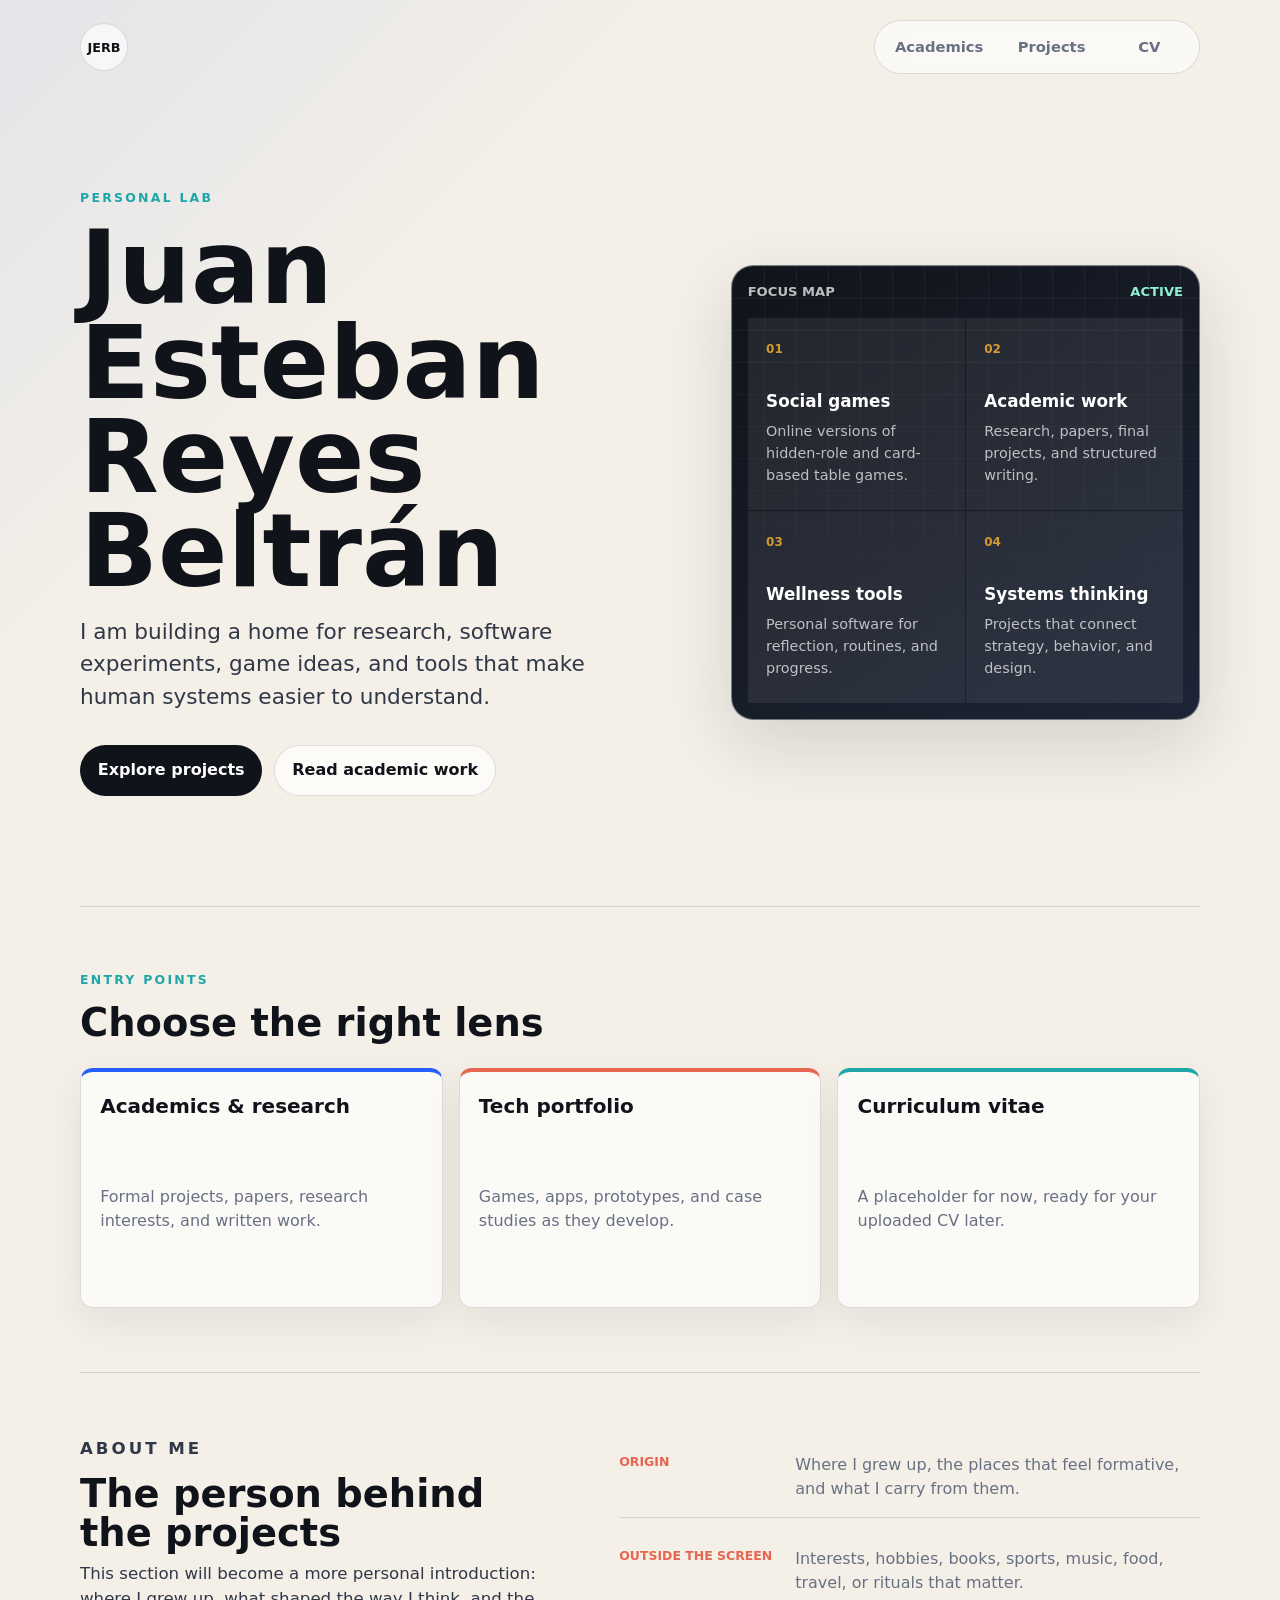
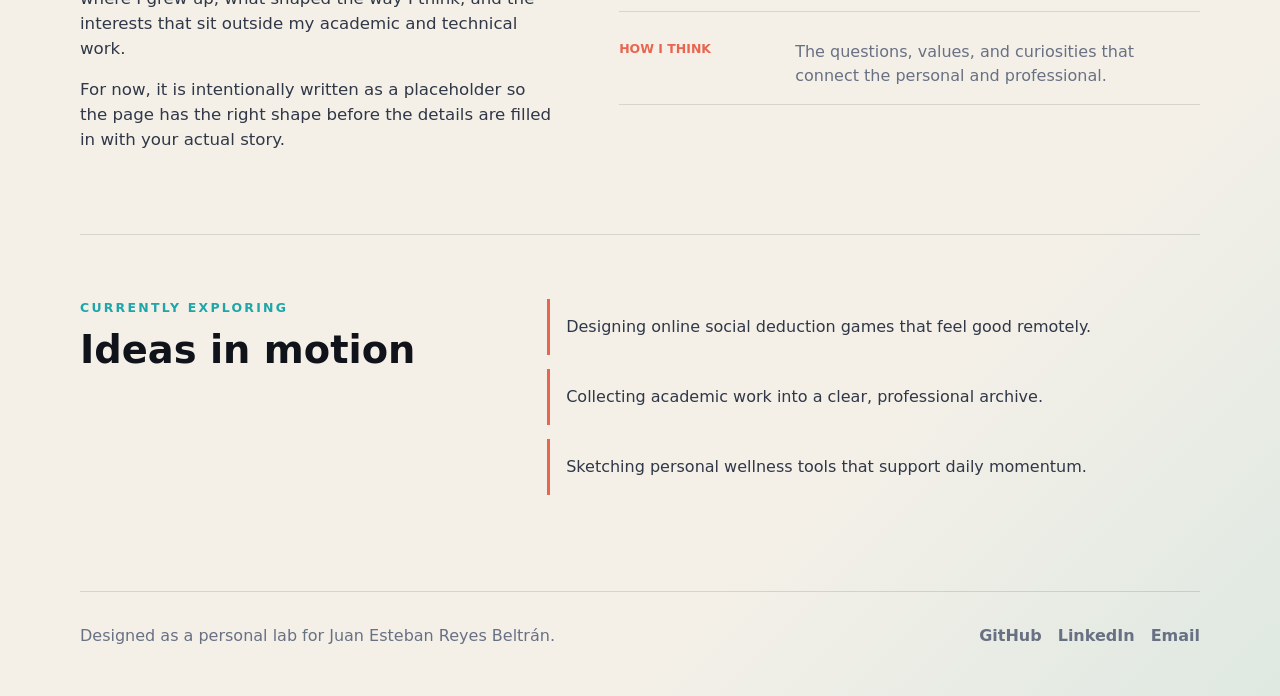
==== index.html @ 768eadd4 "Create personal website draft" ====
<!doctype html>
<html lang="en">
  <head>
    <meta charset="UTF-8" />
    <meta name="viewport" content="width=device-width, initial-scale=1.0" />
    <title>Juan Esteban Reyes Beltrán</title>
    <meta
      name="description"
      content="Personal website for Juan Esteban Reyes Beltrán: research, games, software projects, and CV."
    />
    <link rel="stylesheet" href="styles.css" />
    <script src="script.js" defer></script>
  </head>
  <body data-page="home">
    <header class="site-header">
      <a class="brand" href="index.html" aria-label="Home">JERB</a>
      <nav class="site-nav" aria-label="Primary navigation">
        <a href="academics.html">Academics</a>
        <a href="projects.html">Projects</a>
        <a href="cv.html">CV</a>
      </nav>
    </header>

    <main>
      <section class="hero-lab">
        <div class="hero-copy">
          <p class="eyebrow">Personal lab</p>
          <h1>Juan Esteban Reyes Beltrán</h1>
          <p class="hero-lede">
            I am building a home for research, software experiments, game ideas,
            and tools that make human systems easier to understand.
          </p>
          <div class="hero-actions" aria-label="Featured sections">
            <a class="button primary" href="projects.html">Explore projects</a>
            <a class="button secondary" href="academics.html">Read academic work</a>
          </div>
        </div>

        <div class="lab-panel" aria-label="Current focus areas">
          <div class="panel-topline">
            <span>Focus map</span>
            <span class="status-dot">active</span>
          </div>
          <div class="signal-grid">
            <article>
              <span>01</span>
              <strong>Social games</strong>
              <p>Online versions of hidden-role and card-based table games.</p>
            </article>
            <article>
              <span>02</span>
              <strong>Academic work</strong>
              <p>Research, papers, final projects, and structured writing.</p>
            </article>
            <article>
              <span>03</span>
              <strong>Wellness tools</strong>
              <p>Personal software for reflection, routines, and progress.</p>
            </article>
            <article>
              <span>04</span>
              <strong>Systems thinking</strong>
              <p>Projects that connect strategy, behavior, and design.</p>
            </article>
          </div>
        </div>
      </section>

      <section class="pathways" aria-labelledby="pathways-title">
        <div class="section-heading">
          <p class="eyebrow">Entry points</p>
          <h2 id="pathways-title">Choose the right lens</h2>
        </div>
        <div class="pathway-grid">
          <a class="pathway-card academic" href="academics.html">
            <span>Academics & research</span>
            <p>Formal projects, papers, research interests, and written work.</p>
          </a>
          <a class="pathway-card portfolio" href="projects.html">
            <span>Tech portfolio</span>
            <p>Games, apps, prototypes, and case studies as they develop.</p>
          </a>
          <a class="pathway-card cv" href="cv.html">
            <span>Curriculum vitae</span>
            <p>A placeholder for now, ready for your uploaded CV later.</p>
          </a>
        </div>
      </section>

      <section class="about-section" aria-labelledby="about-title">
        <div class="about-copy">
          <p class="eyebrow">About me</p>
          <h2 id="about-title">The person behind the projects</h2>
          <p>
            This section will become a more personal introduction: where I grew
            up, what shaped the way I think, and the interests that sit outside
            my academic and technical work.
          </p>
          <p>
            For now, it is intentionally written as a placeholder so the page has
            the right shape before the details are filled in with your actual
            story.
          </p>
        </div>
        <div class="about-notes" aria-label="Personal notes placeholders">
          <article>
            <span>Origin</span>
            <p>Where I grew up, the places that feel formative, and what I carry from them.</p>
          </article>
          <article>
            <span>Outside the screen</span>
            <p>Interests, hobbies, books, sports, music, food, travel, or rituals that matter.</p>
          </article>
          <article>
            <span>How I think</span>
            <p>The questions, values, and curiosities that connect the personal and professional.</p>
          </article>
        </div>
      </section>

      <section class="now-section" aria-labelledby="now-title">
        <div>
          <p class="eyebrow">Currently exploring</p>
          <h2 id="now-title">Ideas in motion</h2>
        </div>
        <ul class="idea-list">
          <li>Designing online social deduction games that feel good remotely.</li>
          <li>Collecting academic work into a clear, professional archive.</li>
          <li>Sketching personal wellness tools that support daily momentum.</li>
        </ul>
      </section>
    </main>

    <footer class="site-footer">
      <p>Designed as a personal lab for Juan Esteban Reyes Beltrán.</p>
      <div>
        <a href="https://github.com/" aria-label="GitHub profile placeholder">GitHub</a>
        <a href="https://www.linkedin.com/" aria-label="LinkedIn profile placeholder">LinkedIn</a>
        <a href="mailto:your.email@example.com">Email</a>
      </div>
    </footer>
  </body>
</html>
---- styles.css ----
:root {
  --ink: #10131a;
  --muted: #687083;
  --paper: #f4f0e8;
  --surface: #ffffff;
  --line: rgba(16, 19, 26, 0.13);
  --blue: #275efe;
  --cyan: #1fa6a8;
  --coral: #e76650;
  --gold: #d59a2f;
  --shadow: 0 24px 70px rgba(16, 19, 26, 0.14);
}

* {
  box-sizing: border-box;
}

body {
  margin: 0;
  min-height: 100vh;
  color: var(--ink);
  background:
    linear-gradient(135deg, rgba(39, 94, 254, 0.08), transparent 32rem),
    linear-gradient(315deg, rgba(31, 166, 168, 0.1), transparent 30rem),
    var(--paper);
  font-family:
    Inter, ui-sans-serif, system-ui, -apple-system, BlinkMacSystemFont, "Segoe UI",
    sans-serif;
  line-height: 1.5;
}

a {
  color: inherit;
}

.site-header {
  display: flex;
  align-items: center;
  justify-content: space-between;
  gap: 1rem;
  width: min(1120px, calc(100% - 2rem));
  margin: 0 auto;
  padding: 1.25rem 0;
}

.brand {
  display: grid;
  width: 3rem;
  height: 3rem;
  place-items: center;
  border: 1px solid var(--line);
  border-radius: 50%;
  background: rgba(255, 255, 255, 0.66);
  font-size: 0.8rem;
  font-weight: 800;
  letter-spacing: 0;
  text-decoration: none;
}

.site-nav {
  display: flex;
  flex-wrap: wrap;
  justify-content: flex-end;
  gap: 0.35rem;
  padding: 0.35rem;
  border: 1px solid var(--line);
  border-radius: 999px;
  background: rgba(255, 255, 255, 0.58);
  backdrop-filter: blur(18px);
}

.site-nav a {
  min-width: 5.5rem;
  padding: 0.6rem 0.9rem;
  border-radius: 999px;
  color: var(--muted);
  font-size: 0.92rem;
  font-weight: 700;
  text-align: center;
  text-decoration: none;
}

.site-nav a[aria-current="page"],
.site-nav a:hover {
  color: var(--ink);
  background: var(--surface);
  box-shadow: 0 8px 22px rgba(16, 19, 26, 0.08);
}

main {
  width: min(1120px, calc(100% - 2rem));
  margin: 0 auto;
}

.hero-lab {
  display: grid;
  grid-template-columns: minmax(0, 1fr) minmax(22rem, 0.8fr);
  gap: clamp(2rem, 5vw, 5rem);
  align-items: center;
  min-height: calc(100vh - 5.5rem);
  padding: 3rem 0 4rem;
}

.eyebrow {
  margin: 0 0 0.85rem;
  color: var(--cyan);
  font-size: 0.78rem;
  font-weight: 850;
  letter-spacing: 0.18em;
  text-transform: uppercase;
}

h1,
h2,
p {
  margin-top: 0;
}

h1 {
  max-width: 14ch;
  margin-bottom: 1.1rem;
  font-size: clamp(3rem, 8vw, 6.8rem);
  line-height: 0.92;
  letter-spacing: 0;
}

h2 {
  margin-bottom: 0.6rem;
  font-size: clamp(1.6rem, 3vw, 2.4rem);
  line-height: 1;
}

.hero-lede {
  max-width: 42rem;
  color: #303747;
  font-size: clamp(1.05rem, 2vw, 1.35rem);
}

.hero-actions {
  display: flex;
  flex-wrap: wrap;
  gap: 0.75rem;
  margin-top: 2rem;
}

.button {
  display: inline-flex;
  align-items: center;
  justify-content: center;
  min-height: 2.9rem;
  padding: 0.78rem 1.05rem;
  border: 1px solid var(--line);
  border-radius: 999px;
  font-weight: 800;
  text-decoration: none;
}

.button.primary {
  color: white;
  background: var(--ink);
}

.button.secondary {
  background: rgba(255, 255, 255, 0.7);
}

.button.disabled {
  cursor: not-allowed;
  opacity: 0.64;
}

.lab-panel {
  position: relative;
  overflow: hidden;
  border: 1px solid rgba(255, 255, 255, 0.42);
  border-radius: 1.4rem;
  background:
    linear-gradient(145deg, rgba(16, 19, 26, 0.97), rgba(30, 37, 55, 0.94)),
    var(--ink);
  box-shadow: var(--shadow);
  color: white;
}

.lab-panel::before {
  content: "";
  position: absolute;
  inset: 0;
  background-image:
    linear-gradient(rgba(255, 255, 255, 0.055) 1px, transparent 1px),
    linear-gradient(90deg, rgba(255, 255, 255, 0.055) 1px, transparent 1px);
  background-size: 2rem 2rem;
  mask-image: linear-gradient(to bottom, black, transparent 88%);
}

.panel-topline,
.signal-grid {
  position: relative;
}

.panel-topline {
  display: flex;
  justify-content: space-between;
  padding: 1rem 1rem 0;
  color: rgba(255, 255, 255, 0.72);
  font-size: 0.82rem;
  font-weight: 800;
  text-transform: uppercase;
}

.status-dot {
  color: #8ef0d1;
}

.signal-grid {
  display: grid;
  grid-template-columns: repeat(2, minmax(0, 1fr));
  gap: 1px;
  padding: 1rem;
}

.signal-grid article {
  min-height: 12rem;
  padding: 1.15rem;
  background: rgba(255, 255, 255, 0.075);
}

.signal-grid span,
.project-card span,
.row-meta {
  color: var(--gold);
  font-size: 0.75rem;
  font-weight: 850;
  text-transform: uppercase;
}

.signal-grid strong {
  display: block;
  margin: 1.8rem 0 0.45rem;
  font-size: 1.05rem;
}

.signal-grid p {
  margin-bottom: 0;
  color: rgba(255, 255, 255, 0.7);
  font-size: 0.9rem;
}

.pathways,
.about-section,
.now-section {
  padding: 4rem 0;
  border-top: 1px solid var(--line);
}

.section-heading {
  margin-bottom: 1.6rem;
}

.pathway-grid,
.project-grid {
  display: grid;
  grid-template-columns: repeat(3, minmax(0, 1fr));
  gap: 1rem;
}

.pathway-card,
.project-card,
.content-row {
  position: relative;
  overflow: hidden;
  border: 1px solid var(--line);
  background: rgba(255, 255, 255, 0.66);
  box-shadow: 0 14px 40px rgba(16, 19, 26, 0.07);
}

.pathway-card::before,
.project-card::before {
  content: "";
  position: absolute;
  inset: 0;
  background: radial-gradient(
    circle at var(--spotlight-x, 50%) var(--spotlight-y, 0%),
    rgba(39, 94, 254, 0.13),
    transparent 16rem
  );
  opacity: 0;
  transition: opacity 180ms ease;
}

.pathway-card:hover::before,
.project-card:hover::before {
  opacity: 1;
}

.pathway-card > *,
.project-card > * {
  position: relative;
}

.pathway-card {
  min-height: 15rem;
  padding: 1.2rem;
  border-radius: 0.8rem;
  text-decoration: none;
  transition:
    transform 180ms ease,
    box-shadow 180ms ease;
}

.pathway-card:hover {
  transform: translateY(-4px);
  box-shadow: 0 22px 54px rgba(16, 19, 26, 0.12);
}

.pathway-card span {
  display: block;
  margin-bottom: 4rem;
  font-size: 1.25rem;
  font-weight: 850;
}

.pathway-card p {
  margin-bottom: 0;
  color: var(--muted);
}

.academic {
  border-top: 4px solid var(--blue);
}

.portfolio {
  border-top: 4px solid var(--coral);
}

.cv {
  border-top: 4px solid var(--cyan);
}

.about-section {
  display: grid;
  grid-template-columns: minmax(0, 0.9fr) minmax(22rem, 1.1fr);
  gap: clamp(2rem, 5vw, 4rem);
  align-items: start;
}

.about-copy p {
  max-width: 42rem;
  color: #303747;
  font-size: 1.04rem;
}

.about-notes {
  display: grid;
  gap: 0.8rem;
}

.about-notes article {
  display: grid;
  grid-template-columns: 10rem 1fr;
  gap: 1rem;
  padding: 1rem 0;
  border-bottom: 1px solid var(--line);
}

.about-notes span {
  color: var(--coral);
  font-size: 0.78rem;
  font-weight: 850;
  text-transform: uppercase;
}

.about-notes p {
  margin-bottom: 0;
  color: var(--muted);
}

.now-section {
  display: grid;
  grid-template-columns: 0.8fr 1.2fr;
  gap: 2rem;
}

.idea-list {
  display: grid;
  gap: 0.9rem;
  margin: 0;
  padding: 0;
  list-style: none;
}

.idea-list li {
  padding: 1rem 0 1rem 1rem;
  border-left: 3px solid var(--coral);
  color: #303747;
}

.site-footer {
  display: flex;
  justify-content: space-between;
  gap: 1rem;
  width: min(1120px, calc(100% - 2rem));
  margin: 2rem auto 0;
  padding: 2rem 0;
  border-top: 1px solid var(--line);
  color: var(--muted);
}

.site-footer div {
  display: flex;
  gap: 1rem;
}

.site-footer a {
  font-weight: 800;
  text-decoration: none;
}

.subpage {
  padding: 4rem 0 6rem;
}

.subpage-hero {
  max-width: 760px;
  padding: 3rem 0;
}

.subpage-hero h1 {
  max-width: 12ch;
  font-size: clamp(2.9rem, 7vw, 5.5rem);
}

.subpage-hero p {
  color: #303747;
  font-size: 1.16rem;
}

.academic-page {
  --paper: #f7f6f2;
}

.content-list {
  display: grid;
  border-top: 1px solid var(--line);
}

.content-row {
  display: grid;
  grid-template-columns: 10rem 1fr;
  gap: 2rem;
  padding: 1.4rem 0;
  border-width: 0 0 1px;
  background: transparent;
  box-shadow: none;
}

.content-row h2 {
  font-size: 1.4rem;
}

.content-row p {
  max-width: 54rem;
  color: var(--muted);
}

.project-card {
  min-height: 17rem;
  padding: 1.25rem;
  border-radius: 0.8rem;
}

.project-card h2 {
  margin-top: 3rem;
  font-size: 1.55rem;
}

.project-card p {
  color: var(--muted);
}

@media (max-width: 820px) {
  .site-header,
  .site-footer,
  .now-section {
    align-items: flex-start;
    flex-direction: column;
  }

  .hero-lab,
  .about-section,
  .now-section {
    grid-template-columns: 1fr;
  }

  .hero-lab {
    min-height: auto;
  }

  .pathway-grid,
  .project-grid {
    grid-template-columns: 1fr;
  }

  .signal-grid {
    grid-template-columns: 1fr;
  }

  .content-row {
    grid-template-columns: 1fr;
    gap: 0.35rem;
  }

  .about-notes article {
    grid-template-columns: 1fr;
    gap: 0.35rem;
  }
}

@media (max-width: 560px) {
  .site-nav {
    width: 100%;
    border-radius: 1rem;
  }

  .site-nav a {
    flex: 1;
    min-width: 0;
  }

  h1 {
    font-size: clamp(2.6rem, 17vw, 4rem);
  }
}
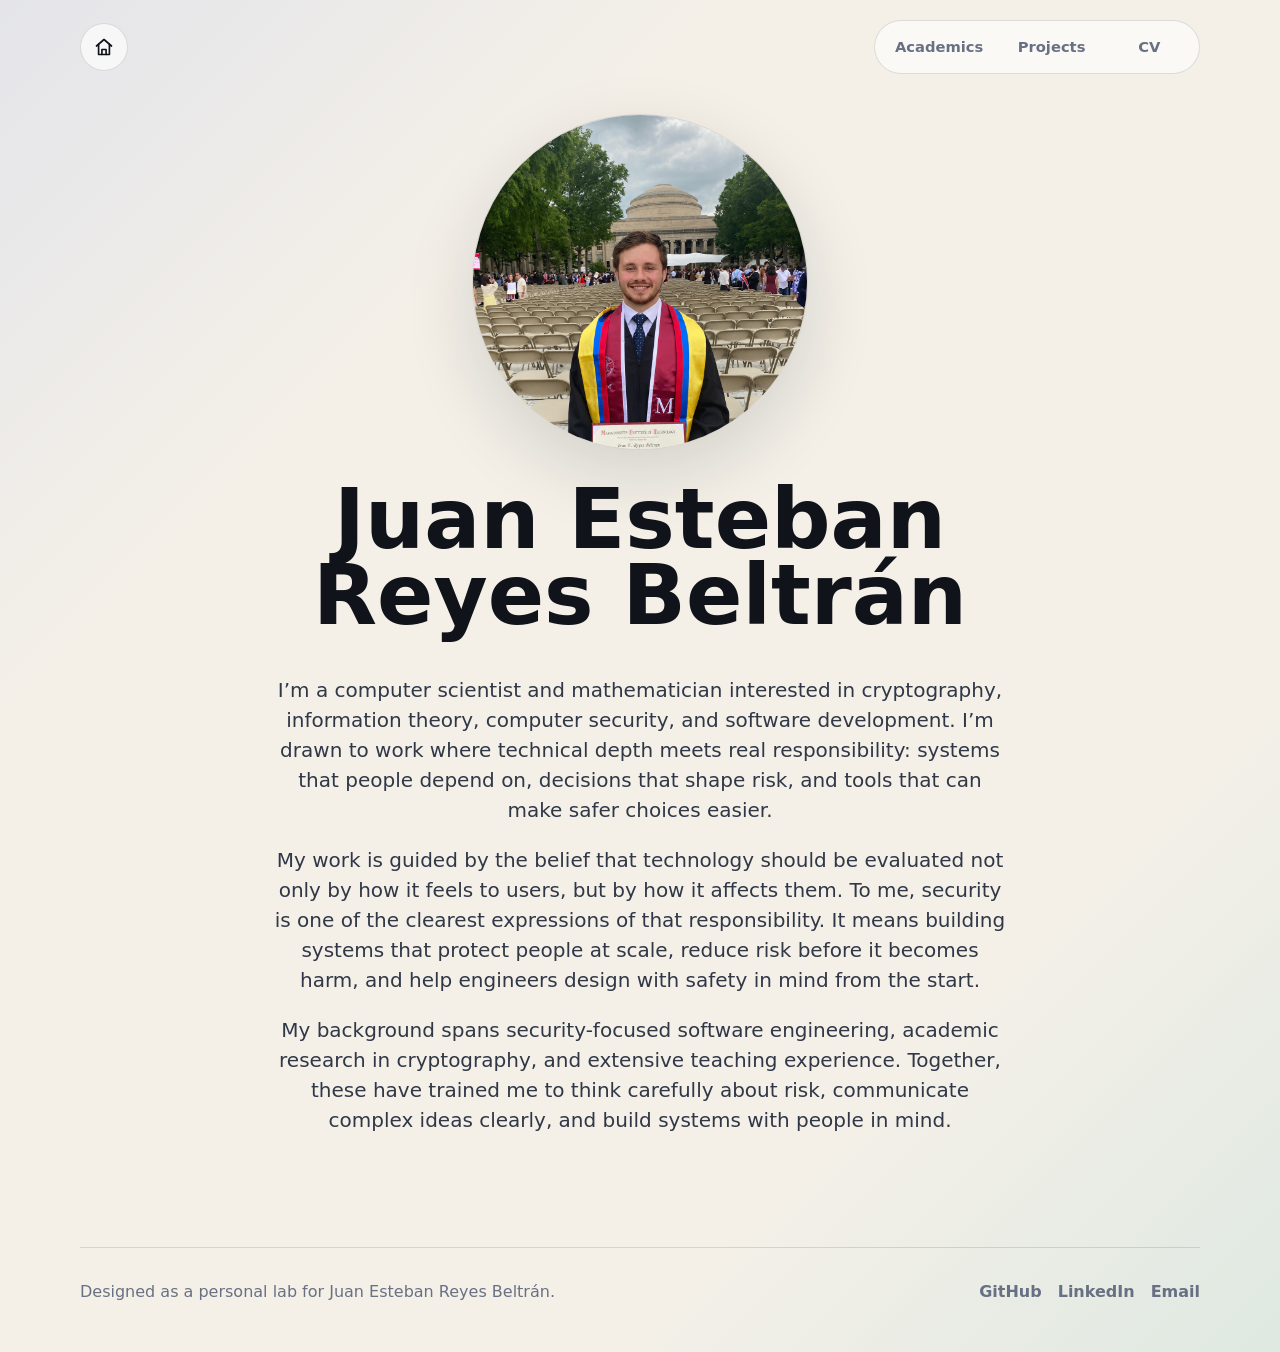
==== commit 29905914: "Updated main page" ====
--- a/index.html
+++ b/index.html
@@ -1,4 +1,4 @@
-<!doctype html>
+﻿<!doctype html>
 <html lang="en">
   <head>
     <meta charset="UTF-8" />
@@ -13,7 +13,13 @@
   </head>
   <body data-page="home">
     <header class="site-header">
-      <a class="brand" href="index.html" aria-label="Home">JERB</a>
+      <a class="brand" href="index.html" aria-label="Home">
+        <svg viewBox="0 0 24 24" aria-hidden="true">
+          <path d="M3 10.8 12 3l9 7.8" />
+          <path d="M5.5 9.2V21h13V9.2" />
+          <path d="M9.5 21v-6h5v6" />
+        </svg>
+      </a>
       <nav class="site-nav" aria-label="Primary navigation">
         <a href="academics.html">Academics</a>
         <a href="projects.html">Projects</a>
@@ -22,122 +28,50 @@
     </header>
 
     <main>
-      <section class="hero-lab">
-        <div class="hero-copy">
-          <p class="eyebrow">Personal lab</p>
-          <h1>Juan Esteban Reyes Beltrán</h1>
-          <p class="hero-lede">
-            I am building a home for research, software experiments, game ideas,
-            and tools that make human systems easier to understand.
-          </p>
-          <div class="hero-actions" aria-label="Featured sections">
-            <a class="button primary" href="projects.html">Explore projects</a>
-            <a class="button secondary" href="academics.html">Read academic work</a>
+      <section class="about-hero" aria-labelledby="about-title">
+        <img
+          class="about-portrait"
+          src="assets/personal-webpage-image.png"
+          alt="Portrait of Juan Esteban Reyes Beltrán"
+        />
+        <div class="about-intro">
+          <h1 id="about-title">Juan Esteban Reyes Beltrán</h1>
+          <div class="about-text">
+            <p>
+              I’m a computer scientist and mathematician interested in
+              cryptography, information theory, computer security, and software
+              development. I’m drawn to work where technical depth meets real
+              responsibility: systems that people depend on, decisions that
+              shape risk, and tools that can make safer choices easier.
+            </p>
+            <p>
+              My work is guided by the belief that technology should be
+              evaluated not only by how it feels to users, but by how it affects
+              them. To me, security is one of the clearest expressions of that
+              responsibility. It means building systems that protect people at
+              scale, reduce risk before it becomes harm, and help engineers
+              design with safety in mind from the start.
+            </p>
+            <p>
+              My background spans security-focused software engineering,
+              academic research in cryptography, and extensive teaching
+              experience. Together, these have trained me to think carefully
+              about risk, communicate complex ideas clearly, and build systems
+              with people in mind.
+            </p>
           </div>
         </div>
-
-        <div class="lab-panel" aria-label="Current focus areas">
-          <div class="panel-topline">
-            <span>Focus map</span>
-            <span class="status-dot">active</span>
-          </div>
-          <div class="signal-grid">
-            <article>
-              <span>01</span>
-              <strong>Social games</strong>
-              <p>Online versions of hidden-role and card-based table games.</p>
-            </article>
-            <article>
-              <span>02</span>
-              <strong>Academic work</strong>
-              <p>Research, papers, final projects, and structured writing.</p>
-            </article>
-            <article>
-              <span>03</span>
-              <strong>Wellness tools</strong>
-              <p>Personal software for reflection, routines, and progress.</p>
-            </article>
-            <article>
-              <span>04</span>
-              <strong>Systems thinking</strong>
-              <p>Projects that connect strategy, behavior, and design.</p>
-            </article>
-          </div>
-        </div>
-      </section>
-
-      <section class="pathways" aria-labelledby="pathways-title">
-        <div class="section-heading">
-          <p class="eyebrow">Entry points</p>
-          <h2 id="pathways-title">Choose the right lens</h2>
-        </div>
-        <div class="pathway-grid">
-          <a class="pathway-card academic" href="academics.html">
-            <span>Academics & research</span>
-            <p>Formal projects, papers, research interests, and written work.</p>
-          </a>
-          <a class="pathway-card portfolio" href="projects.html">
-            <span>Tech portfolio</span>
-            <p>Games, apps, prototypes, and case studies as they develop.</p>
-          </a>
-          <a class="pathway-card cv" href="cv.html">
-            <span>Curriculum vitae</span>
-            <p>A placeholder for now, ready for your uploaded CV later.</p>
-          </a>
-        </div>
-      </section>
-
-      <section class="about-section" aria-labelledby="about-title">
-        <div class="about-copy">
-          <p class="eyebrow">About me</p>
-          <h2 id="about-title">The person behind the projects</h2>
-          <p>
-            This section will become a more personal introduction: where I grew
-            up, what shaped the way I think, and the interests that sit outside
-            my academic and technical work.
-          </p>
-          <p>
-            For now, it is intentionally written as a placeholder so the page has
-            the right shape before the details are filled in with your actual
-            story.
-          </p>
-        </div>
-        <div class="about-notes" aria-label="Personal notes placeholders">
-          <article>
-            <span>Origin</span>
-            <p>Where I grew up, the places that feel formative, and what I carry from them.</p>
-          </article>
-          <article>
-            <span>Outside the screen</span>
-            <p>Interests, hobbies, books, sports, music, food, travel, or rituals that matter.</p>
-          </article>
-          <article>
-            <span>How I think</span>
-            <p>The questions, values, and curiosities that connect the personal and professional.</p>
-          </article>
-        </div>
-      </section>
-
-      <section class="now-section" aria-labelledby="now-title">
-        <div>
-          <p class="eyebrow">Currently exploring</p>
-          <h2 id="now-title">Ideas in motion</h2>
-        </div>
-        <ul class="idea-list">
-          <li>Designing online social deduction games that feel good remotely.</li>
-          <li>Collecting academic work into a clear, professional archive.</li>
-          <li>Sketching personal wellness tools that support daily momentum.</li>
-        </ul>
       </section>
     </main>
 
     <footer class="site-footer">
       <p>Designed as a personal lab for Juan Esteban Reyes Beltrán.</p>
       <div>
-        <a href="https://github.com/" aria-label="GitHub profile placeholder">GitHub</a>
-        <a href="https://www.linkedin.com/" aria-label="LinkedIn profile placeholder">LinkedIn</a>
-        <a href="mailto:your.email@example.com">Email</a>
+        <a href="https://github.com/juanereyes">GitHub</a>
+        <a href="https://www.linkedin.com/in/juan-esteban-reyes-beltran-8081b71b8">LinkedIn</a>
+        <a href="mailto:jereyes@mit.edu">Email</a>
       </div>
     </footer>
   </body>
 </html>
+
--- a/styles.css
+++ b/styles.css
@@ -57,6 +57,16 @@
   text-decoration: none;
 }
 
+.brand svg {
+  width: 1.25rem;
+  height: 1.25rem;
+  fill: none;
+  stroke: currentColor;
+  stroke-linecap: round;
+  stroke-linejoin: round;
+  stroke-width: 2;
+}
+
 .site-nav {
   display: flex;
   flex-wrap: wrap;
@@ -92,15 +102,6 @@
   margin: 0 auto;
 }
 
-.hero-lab {
-  display: grid;
-  grid-template-columns: minmax(0, 1fr) minmax(22rem, 0.8fr);
-  gap: clamp(2rem, 5vw, 5rem);
-  align-items: center;
-  min-height: calc(100vh - 5.5rem);
-  padding: 3rem 0 4rem;
-}
-
 .eyebrow {
   margin: 0 0 0.85rem;
   color: var(--cyan);
@@ -122,6 +123,44 @@
   font-size: clamp(3rem, 8vw, 6.8rem);
   line-height: 0.92;
   letter-spacing: 0;
+}
+
+.about-hero {
+  display: grid;
+  justify-items: center;
+  min-height: calc(100vh - 5.5rem);
+  padding: clamp(0.25rem, 1.5vw, 1.25rem) 0 5rem;
+  text-align: center;
+}
+
+.about-portrait {
+  width: min(100%, 21rem);
+  aspect-ratio: 1;
+  object-fit: cover;
+  object-position: center 18%;
+  border: 1px solid var(--line);
+  border-radius: 50%;
+  box-shadow: var(--shadow);
+}
+
+.about-intro {
+  width: min(100%, 46rem);
+  margin-top: 2rem;
+}
+
+.about-intro h1 {
+  max-width: none;
+  margin-bottom: 2.5rem;
+  font-size: clamp(2.5rem, 7vw, 5.2rem);
+}
+
+.about-text {
+  color: #303747;
+  font-size: clamp(1.05rem, 2vw, 1.25rem);
+}
+
+.about-text p:last-child {
+  margin-bottom: 0;
 }
 
 h2 {
@@ -169,80 +208,12 @@
   opacity: 0.64;
 }
 
-.lab-panel {
-  position: relative;
-  overflow: hidden;
-  border: 1px solid rgba(255, 255, 255, 0.42);
-  border-radius: 1.4rem;
-  background:
-    linear-gradient(145deg, rgba(16, 19, 26, 0.97), rgba(30, 37, 55, 0.94)),
-    var(--ink);
-  box-shadow: var(--shadow);
-  color: white;
-}
-
-.lab-panel::before {
-  content: "";
-  position: absolute;
-  inset: 0;
-  background-image:
-    linear-gradient(rgba(255, 255, 255, 0.055) 1px, transparent 1px),
-    linear-gradient(90deg, rgba(255, 255, 255, 0.055) 1px, transparent 1px);
-  background-size: 2rem 2rem;
-  mask-image: linear-gradient(to bottom, black, transparent 88%);
-}
-
-.panel-topline,
-.signal-grid {
-  position: relative;
-}
-
-.panel-topline {
-  display: flex;
-  justify-content: space-between;
-  padding: 1rem 1rem 0;
-  color: rgba(255, 255, 255, 0.72);
-  font-size: 0.82rem;
-  font-weight: 800;
-  text-transform: uppercase;
-}
-
-.status-dot {
-  color: #8ef0d1;
-}
-
-.signal-grid {
-  display: grid;
-  grid-template-columns: repeat(2, minmax(0, 1fr));
-  gap: 1px;
-  padding: 1rem;
-}
-
-.signal-grid article {
-  min-height: 12rem;
-  padding: 1.15rem;
-  background: rgba(255, 255, 255, 0.075);
-}
-
-.signal-grid span,
 .project-card span,
 .row-meta {
   color: var(--gold);
   font-size: 0.75rem;
   font-weight: 850;
   text-transform: uppercase;
-}
-
-.signal-grid strong {
-  display: block;
-  margin: 1.8rem 0 0.45rem;
-  font-size: 1.05rem;
-}
-
-.signal-grid p {
-  margin-bottom: 0;
-  color: rgba(255, 255, 255, 0.7);
-  font-size: 0.9rem;
 }
 
 .pathways,
@@ -466,6 +437,7 @@
   min-height: 17rem;
   padding: 1.25rem;
   border-radius: 0.8rem;
+  text-decoration: none;
 }
 
 .project-card h2 {
@@ -475,6 +447,29 @@
 
 .project-card p {
   color: var(--muted);
+}
+
+.back-link {
+  display: inline-flex;
+  margin-bottom: 1rem;
+  color: var(--muted);
+  font-weight: 800;
+  text-decoration: none;
+}
+
+.back-link:hover {
+  color: var(--ink);
+}
+
+.project-detail-body {
+  max-width: 760px;
+  padding-top: 2rem;
+  border-top: 1px solid var(--line);
+}
+
+.project-detail-body p {
+  color: var(--muted);
+  font-size: 1.08rem;
 }
 
 @media (max-width: 820px) {
@@ -485,22 +480,13 @@
     flex-direction: column;
   }
 
-  .hero-lab,
   .about-section,
   .now-section {
     grid-template-columns: 1fr;
   }
 
-  .hero-lab {
-    min-height: auto;
-  }
-
   .pathway-grid,
   .project-grid {
-    grid-template-columns: 1fr;
-  }
-
-  .signal-grid {
     grid-template-columns: 1fr;
   }
 
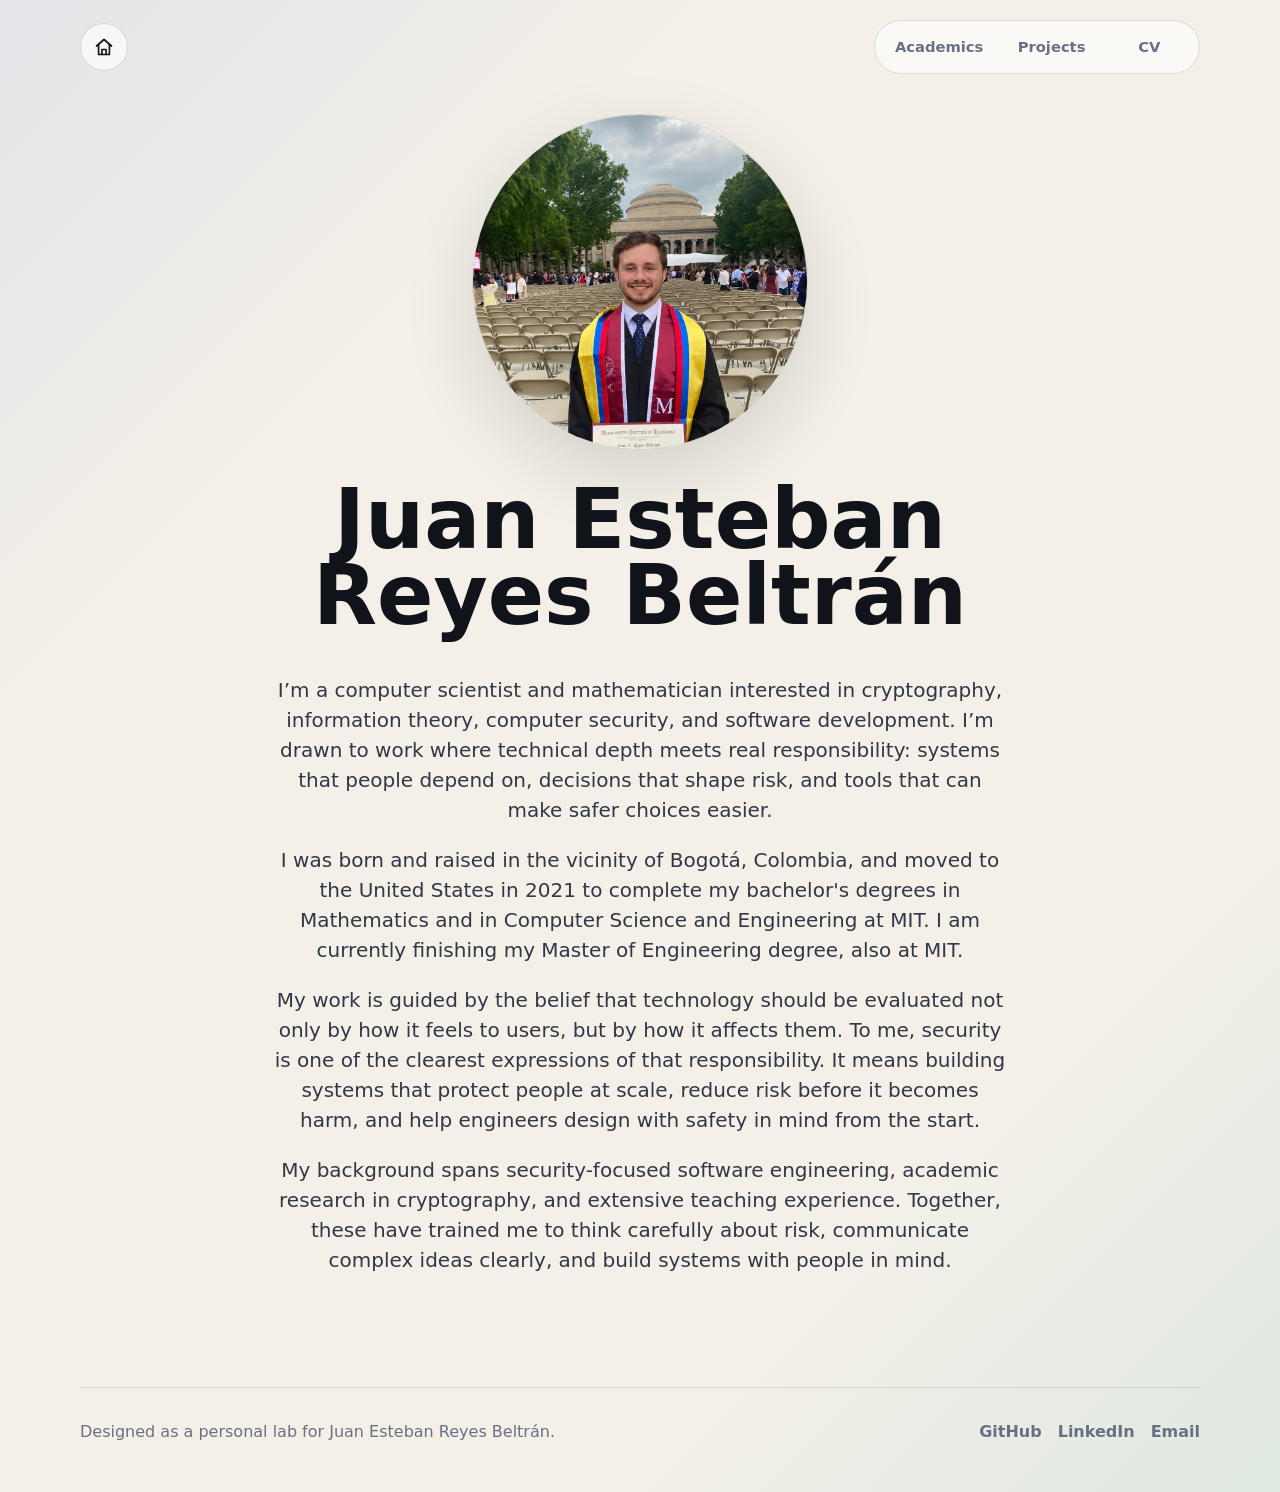
==== commit 2b3e9747: "Added personal information to about me" ====
--- a/index.html
+++ b/index.html
@@ -45,6 +45,13 @@
               shape risk, and tools that can make safer choices easier.
             </p>
             <p>
+              I was born and raised in the vicinity of Bogotá, Colombia, and
+              moved to the United States in 2021 to complete my bachelor's
+              degrees in Mathematics and in Computer Science and Engineering at
+              MIT. I am currently finishing my Master of Engineering degree,
+              also at MIT.
+            </p>
+            <p>
               My work is guided by the belief that technology should be
               evaluated not only by how it feels to users, but by how it affects
               them. To me, security is one of the clearest expressions of that
--- a/styles.css
+++ b/styles.css
@@ -407,6 +407,243 @@
 
 .academic-page {
   --paper: #f7f6f2;
+  padding-top: 0.75rem;
+}
+
+.academic-hero {
+  max-width: none;
+  padding: 0 0 1.25rem;
+}
+
+.academic-stats {
+  display: grid;
+  grid-template-columns: repeat(3, minmax(0, 1fr));
+  gap: 0.8rem;
+  max-width: 48rem;
+  margin-top: 0;
+}
+
+.academic-stats article {
+  min-height: 7rem;
+  padding: 1rem;
+  border: 1px solid var(--line);
+  border-radius: 0.8rem;
+  background: rgba(255, 255, 255, 0.68);
+  box-shadow: 0 12px 36px rgba(16, 19, 26, 0.06);
+}
+
+.academic-stats strong {
+  display: block;
+  margin-bottom: 0.5rem;
+  font-size: clamp(1.8rem, 4vw, 2.8rem);
+  line-height: 1;
+}
+
+.academic-stats span {
+  display: block;
+  color: var(--muted);
+  font-size: 0.88rem;
+}
+
+.coursework-section {
+  padding-top: 1rem;
+  border-top: 1px solid var(--line);
+}
+
+.papers-section {
+  padding: 1rem 0 3.5rem;
+  border-top: 1px solid var(--line);
+}
+
+.papers-heading {
+  display: flex;
+  align-items: end;
+  justify-content: space-between;
+  gap: 2rem;
+}
+
+.papers-heading > p {
+  max-width: 34rem;
+  color: var(--muted);
+}
+
+.paper-grid {
+  display: grid;
+  grid-template-columns: repeat(2, minmax(0, 1fr));
+  gap: 1rem;
+}
+
+.paper-card {
+  display: flex;
+  min-height: 17rem;
+  flex-direction: column;
+  align-items: flex-start;
+  padding: 1.15rem;
+  border: 1px solid var(--line);
+  border-radius: 0.8rem;
+  background: rgba(255, 255, 255, 0.7);
+  box-shadow: 0 14px 40px rgba(16, 19, 26, 0.06);
+}
+
+.paper-meta {
+  color: var(--gold);
+  font-size: 0.75rem;
+  font-weight: 850;
+  text-transform: uppercase;
+}
+
+.paper-card h3 {
+  margin: 2rem 0 0.7rem;
+  font-size: 1.45rem;
+  line-height: 1.08;
+}
+
+.paper-card p {
+  margin-bottom: 1rem;
+  color: #303747;
+}
+
+.paper-card a {
+  display: inline-flex;
+  align-items: center;
+  min-height: 2.55rem;
+  margin-top: auto;
+  padding: 0.65rem 0.9rem;
+  border: 1px solid var(--line);
+  border-radius: 999px;
+  background: rgba(255, 255, 255, 0.72);
+  font-weight: 850;
+  text-decoration: none;
+}
+
+.paper-card a:hover {
+  background: var(--surface);
+  box-shadow: 0 8px 22px rgba(16, 19, 26, 0.08);
+}
+
+.coursework-heading {
+  display: flex;
+  align-items: end;
+  justify-content: space-between;
+  gap: 2rem;
+}
+
+.coursework-heading > p {
+  max-width: 34rem;
+  color: var(--muted);
+}
+
+.timeline {
+  display: grid;
+  gap: 1.45rem;
+}
+
+.term {
+  display: grid;
+  grid-template-columns: 13rem minmax(0, 1fr);
+  gap: 2rem;
+  padding-bottom: 1.45rem;
+  border-bottom: 1px solid var(--line);
+}
+
+.term:last-child {
+  border-bottom: 0;
+}
+
+.term-label {
+  position: sticky;
+  top: 1rem;
+  align-self: start;
+}
+
+.term-label h3 {
+  margin: 0;
+  font-size: 1.1rem;
+  line-height: 1.1;
+}
+
+.term-label span {
+  display: block;
+  margin-top: 0.5rem;
+  color: var(--muted);
+  font-size: 0.86rem;
+}
+
+.courses {
+  display: grid;
+  gap: 0.75rem;
+}
+
+.course {
+  display: grid;
+  grid-template-columns: 6.5rem minmax(0, 1fr);
+  gap: 1.1rem;
+  padding: 1rem;
+  border: 1px solid var(--line);
+  border-radius: 0.8rem;
+  background: rgba(255, 255, 255, 0.7);
+  box-shadow: 0 14px 40px rgba(16, 19, 26, 0.06);
+}
+
+.course-code {
+  color: var(--cyan);
+  font-size: 0.92rem;
+  font-weight: 850;
+}
+
+.course h4 {
+  margin: 0 0 0.35rem;
+  font-size: 1.05rem;
+  line-height: 1.2;
+}
+
+.course p {
+  margin-bottom: 0;
+  color: #303747;
+  font-size: 0.96rem;
+}
+
+.course-tags {
+  display: flex;
+  flex-wrap: wrap;
+  gap: 0.4rem;
+  margin-top: 0.75rem;
+}
+
+.course-tags span {
+  display: inline-flex;
+  align-items: center;
+  min-height: 1.6rem;
+  padding: 0.18rem 0.55rem;
+  border: 1px solid rgba(213, 154, 47, 0.36);
+  border-radius: 999px;
+  color: #6b4a13;
+  background: rgba(255, 255, 255, 0.62);
+  font-size: 0.75rem;
+  font-weight: 800;
+}
+
+.source-note {
+  margin-top: 2.5rem;
+  padding: 1.1rem 1.25rem;
+  border-left: 4px solid var(--cyan);
+  border-radius: 0 0.8rem 0.8rem 0;
+  background: rgba(31, 166, 168, 0.1);
+  color: #34515a;
+}
+
+.source-links {
+  display: flex;
+  flex-wrap: wrap;
+  gap: 0.75rem;
+  margin-top: 0.75rem;
+}
+
+.source-links a {
+  color: var(--ink);
+  font-weight: 850;
+  text-decoration-thickness: 1px;
+  text-underline-offset: 3px;
 }
 
 .content-list {
@@ -433,6 +670,54 @@
   color: var(--muted);
 }
 
+.experience-section {
+  padding-top: 1rem;
+  border-top: 1px solid var(--line);
+}
+
+.experience-list {
+  display: grid;
+  gap: 1rem;
+}
+
+.experience-card {
+  display: grid;
+  grid-template-columns: 13rem 1fr;
+  gap: 2rem;
+  padding: 1.35rem 0;
+  border-bottom: 1px solid var(--line);
+}
+
+.experience-meta {
+  display: grid;
+  align-content: start;
+  gap: 0.35rem;
+  color: var(--gold);
+  font-size: 0.78rem;
+  font-weight: 850;
+  text-transform: uppercase;
+}
+
+.experience-card h3 {
+  margin: 0 0 0.3rem;
+  font-size: 1.35rem;
+  line-height: 1.1;
+}
+
+.experience-org {
+  margin-bottom: 0.8rem;
+  color: var(--muted);
+  font-weight: 750;
+}
+
+.experience-card ul {
+  display: grid;
+  gap: 0.45rem;
+  margin: 0;
+  padding-left: 1.1rem;
+  color: #303747;
+}
+
 .project-card {
   min-height: 17rem;
   padding: 1.25rem;
@@ -495,6 +780,36 @@
     gap: 0.35rem;
   }
 
+  .academic-stats {
+    grid-template-columns: 1fr;
+  }
+
+  .coursework-heading {
+    display: block;
+  }
+
+  .papers-heading {
+    display: block;
+  }
+
+  .paper-grid {
+    grid-template-columns: 1fr;
+  }
+
+  .term {
+    grid-template-columns: 1fr;
+    gap: 0.85rem;
+  }
+
+  .term-label {
+    position: static;
+  }
+
+  .experience-card {
+    grid-template-columns: 1fr;
+    gap: 0.75rem;
+  }
+
   .about-notes article {
     grid-template-columns: 1fr;
     gap: 0.35rem;
@@ -515,4 +830,9 @@
   h1 {
     font-size: clamp(2.6rem, 17vw, 4rem);
   }
-}
+
+  .course {
+    grid-template-columns: 1fr;
+    gap: 0.5rem;
+  }
+}
